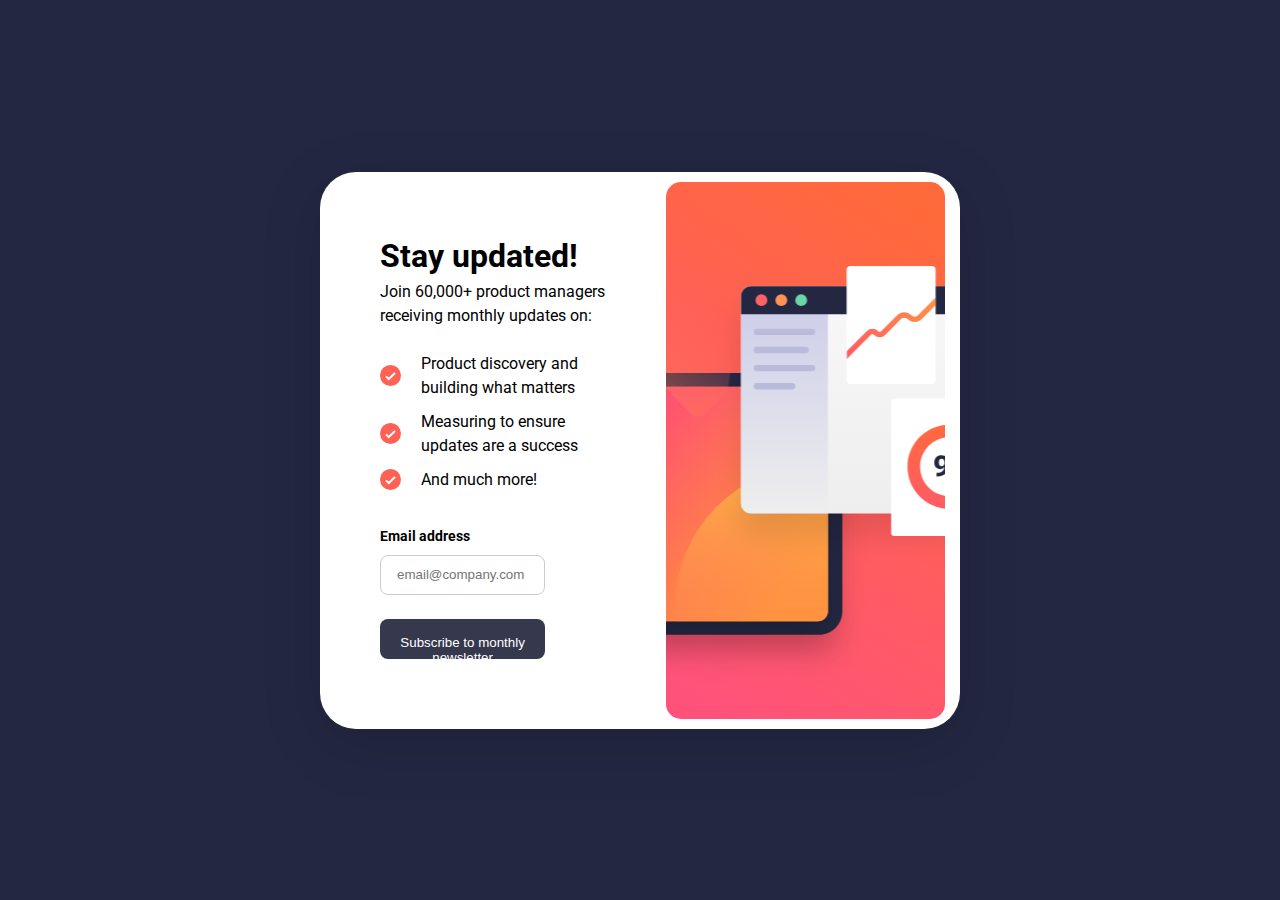
==== index.html @ d51b7cee "changed home.html to index.html" ====
<!DOCTYPE html>
<html lang="en">
<head>
    <meta charset="UTF-8">
    <meta name="viewport" content="width=device-width, initial-scale=1.0">
    <title>Newsletter Signup</title>
    <link rel="stylesheet" href="styles.css">
    <link rel="preconnect" href="https://fonts.googleapis.com">
    <link rel="preconnect" href="https://fonts.gstatic.com" crossorigin>
    <link href="https://fonts.googleapis.com/css2?family=Roboto:wght@400;700&display=swap" rel="stylesheet">
</head>
    <main class="container">
        <div class="signup-card">
            <div class="signup-content">
                <h1>Stay updated!</h1>
                <p>Join 60,000+ product managers receiving monthly updates on:</p>
                <ul class="benefits-list">
                    <li><img src="icon-list.svg" alt=""><span>Product discovery and building what matters</span></li>
                    <li><img src="icon-list.svg" alt=""><span>Measuring to ensure updates are a success</span></li>
                    <li> <img src="icon-list.svg" alt=""><span>And much more!</span></li>
                </ul>

                <form id="signup-form" novalidate>
                    <div class="form-group">
                        <label for="email">Email address</label>
                        <input 
                            type="email" 
                            id="email" 
                            name="email" 
                            placeholder="email@company.com" 
                            required
                        >
                        <span class="error-message" id="email-error"></span>
                    </div>
                    <button type="submit" class="submit-btn">
                        Subscribe to monthly newsletter
                    </button>
                   
                </form>
             
            </div>
            <div class="signup-image">
                
            </div>

        <div class="success-modal" id="success-modal">
            <div class="success-content">
                <img src="icon-success.svg" alt="Success" class="success-icon">
                <h2 class="rafia" >Thanks for subscribing!</h2>
                <p>A confirmation email has been sent to <span id="confirmation-email"></span>. 
                Please open it and click the button inside to confirm your subscription.</p>
                <button class="dismiss-btn" id="dismiss-btn">Dismiss message</button>
            </div>
        </div>

      
    </main>

    <script src="script.js"></script>
</body>
</html>
---- styles.css ----
:root {
    /* Color Variables */
    --primary-dark-grey: #242742;
    --primary-charcoal: #36384E;
    --primary-white: #FFFFFF;
    --accent-tomato: #FF6257;
    --accent-gradient: linear-gradient(225deg, #FF6A42 0%, #FF527B 100%);
}


.dismiss-btn:hover {
    background: var(--accent-gradient);
}

* {
    margin: 0;
    padding: 0;
    box-sizing: border-box;
}

body {
    font-family: "Roboto", sans-serif;
    font-weight: 700;
    background-color: var(--primary-dark-grey);
    display: flex;
    justify-content: center;
    align-items: center;
    min-height: 100vh;
    line-height: 1.5;
}

ul{
    font-size: 16px;
    font-weight: 400;
}
p{
    font-size: 16px;
    font-weight: 400;

}

.container {
    max-width: 928px;
    width: 50%;
    
}

.signup-card {
    display: flex;
    background-color: var(--primary-white);
    border-radius: 36px;
    width: 100%;
    overflow: hidden;
    box-shadow: 0 15px 60px rgba(0, 0, 0, 0.15);
    height: 100%;
    padding: 10px;
}

.signup-content {
    flex: 1;
    width: 55%;
    box-sizing: border-box;
    display: flex;
    flex-direction: column;
    justify-content: center;
    padding: 50px;
    border-radius: 15px; 

}

.signup-image {
    width: 45%;
    background-image: url('illustration-sign-up-desktop.svg');
    background-size: cover;
    background-position: center;
    padding: 30px;
    border-radius: 15px;
    background-repeat: no-repeat;
    margin-right: 5px;
   
}

.benefits-list {
    list-style-type: none;
    margin: 1.5rem 0;
}

.benefits-list li {
    position: relative;
    display: flex;
    align-items: center;
    margin-bottom: 10px;
}

.benefits-list li span {
    margin-left: 20px;
   

}





.form-group {
    margin-bottom: 1.5rem;
}

label {
    display: block;
    font-weight: bold;
    margin-bottom: 0.5rem;
    font-size: 0.875rem;
}

input {
    width: 70%;
    padding: 1rem;
    border: 1px solid #ccc;
    border-radius: 8px;
    outline: none;
    transition: all 0.3s ease;
    height: 40px;
}

input:focus {
    border-color: var(--accent-tomato);
    box-shadow: 0 0 0 4px rgba(255, 98, 87, 0.2);
}

input.error {
    border-color: var(--accent-tomato);
    background-color: rgba(255, 98, 87, 0.1);
}

.error-message {
    color: var(--accent-tomato);
    font-size: 0.75rem;
    margin-top: 0.5rem;
    display: block;
}

.submit-btn {
    width: 70%;
    background: var(--primary-charcoal);
    color: var(--primary-white);
    border: none;
    padding: 1rem;
    border-radius: 8px;
    cursor: pointer;
    transition: background 0.3s ease;
    height: 40px;
}

.submit-btn:hover {
    background: var(--accent-gradient);
}

.success-modal {
    display: none;
    position: fixed;
    top: 0;
    left: 0;
    width: 100%;
    height: 100%;
    background-color: var(--primary-dark-grey);
    z-index: 1000;
    justify-content: center;
    align-items: center;
}

.rafia{
    font-size: 56px;
    line-height: normal;
    text-align: start;
}

.success-content {
    background-color: var(--primary-white);
    max-width: 504px;
    padding: 3.5rem;
    border-radius: 36px;
    text-align: start;
    align-items: center;
}

.success-icon {
    margin-bottom: 2rem;
}

.dismiss-btn {
   
    margin-top: 2rem;
    width: 93%;
    background: var(--primary-charcoal);
    color: var(--primary-white);
    border: none;
    padding: 1rem;
    border-radius: 8px;
    cursor: pointer;
    transition: background 0.3s ease;
}

/* Responsive Design */
@media screen and (max-width: 375px) {
    .signup-image{
        background-image: url('illustration-sign-up-mobile.svg')
    }
    .signup-card {
        display: flex;
        height: 80%;
     
        /* flex-direction: column; */
    }

    .signup-content {
        width: 50%;
        background-color: #242742;
        height: 100%;
    }

    .success-content {
        /* margin: 1rem;
        padding: 2rem;
        width: calc(100% - 2rem); */
        width: 50%;
        height: 50%;
        background-color: #FF527B;
    }  
    
}
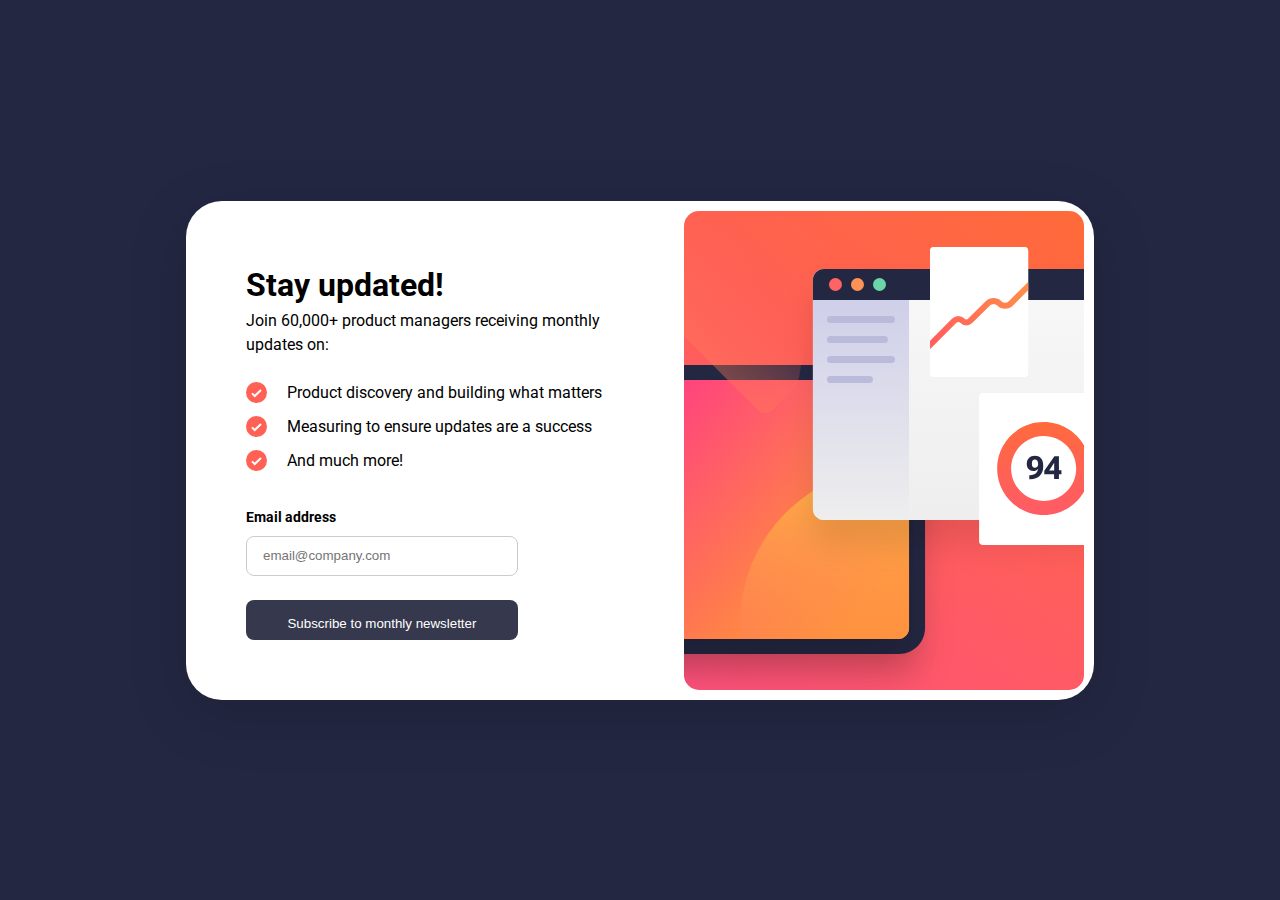
==== commit 97444dff: "made changes in the html and css files" ====
--- a/index.html
+++ b/index.html
@@ -9,6 +9,7 @@
     <link rel="preconnect" href="https://fonts.gstatic.com" crossorigin>
     <link href="https://fonts.googleapis.com/css2?family=Roboto:wght@400;700&display=swap" rel="stylesheet">
 </head>
+<body>
     <main class="container">
         <div class="signup-card">
             <div class="signup-content">
@@ -19,15 +20,14 @@
                     <li><img src="icon-list.svg" alt=""><span>Measuring to ensure updates are a success</span></li>
                     <li> <img src="icon-list.svg" alt=""><span>And much more!</span></li>
                 </ul>
-
                 <form id="signup-form" novalidate>
                     <div class="form-group">
                         <label for="email">Email address</label>
-                        <input 
-                            type="email" 
-                            id="email" 
-                            name="email" 
-                            placeholder="email@company.com" 
+                        <input
+                            type="email"
+                            id="email"
+                            name="email"
+                            placeholder="email@company.com"
                             required
                         >
                         <span class="error-message" id="email-error"></span>
@@ -35,27 +35,20 @@
                     <button type="submit" class="submit-btn">
                         Subscribe to monthly newsletter
                     </button>
-                   
                 </form>
-             
             </div>
-            <div class="signup-image">
-                
-            </div>
-
+            <div class="signup-image"></div>
+        </div>
         <div class="success-modal" id="success-modal">
             <div class="success-content">
                 <img src="icon-success.svg" alt="Success" class="success-icon">
-                <h2 class="rafia" >Thanks for subscribing!</h2>
-                <p>A confirmation email has been sent to <span id="confirmation-email"></span>. 
+                <h2 class="rafia">Thanks for subscribing!</h2>
+                <p>A confirmation email has been sent to <span id="confirmation-email"></span>.
                 Please open it and click the button inside to confirm your subscription.</p>
                 <button class="dismiss-btn" id="dismiss-btn">Dismiss message</button>
             </div>
         </div>
-
-      
     </main>
-
     <script src="script.js"></script>
 </body>
 </html>--- a/styles.css
+++ b/styles.css
@@ -6,18 +6,11 @@
     --accent-tomato: #FF6257;
     --accent-gradient: linear-gradient(225deg, #FF6A42 0%, #FF527B 100%);
 }
-
-
-.dismiss-btn:hover {
-    background: var(--accent-gradient);
-}
-
 * {
     margin: 0;
     padding: 0;
     box-sizing: border-box;
 }
-
 body {
     font-family: "Roboto", sans-serif;
     font-weight: 700;
@@ -28,23 +21,20 @@
     min-height: 100vh;
     line-height: 1.5;
 }
-
-ul{
+ul {
     font-size: 16px;
     font-weight: 400;
 }
-p{
+p {
     font-size: 16px;
     font-weight: 400;
-
-}
-
+}
 .container {
     max-width: 928px;
-    width: 50%;
-    
-}
-
+    width: 100%;
+    padding: 10px;
+    box-sizing: border-box;
+}
 .signup-card {
     display: flex;
     background-color: var(--primary-white);
@@ -52,22 +42,17 @@
     width: 100%;
     overflow: hidden;
     box-shadow: 0 15px 60px rgba(0, 0, 0, 0.15);
-    height: 100%;
     padding: 10px;
 }
-
 .signup-content {
     flex: 1;
     width: 55%;
-    box-sizing: border-box;
     display: flex;
     flex-direction: column;
     justify-content: center;
     padding: 50px;
-    border-radius: 15px; 
-
-}
-
+    border-radius: 15px;
+}
 .signup-image {
     width: 45%;
     background-image: url('illustration-sign-up-desktop.svg');
@@ -76,43 +61,29 @@
     padding: 30px;
     border-radius: 15px;
     background-repeat: no-repeat;
-    margin-right: 5px;
-   
-}
-
+}
 .benefits-list {
     list-style-type: none;
     margin: 1.5rem 0;
 }
-
 .benefits-list li {
     position: relative;
     display: flex;
     align-items: center;
     margin-bottom: 10px;
 }
-
 .benefits-list li span {
     margin-left: 20px;
-   
-
-}
-
-
-
-
-
+}
 .form-group {
     margin-bottom: 1.5rem;
 }
-
 label {
     display: block;
     font-weight: bold;
     margin-bottom: 0.5rem;
     font-size: 0.875rem;
 }
-
 input {
     width: 70%;
     padding: 1rem;
@@ -122,24 +93,20 @@
     transition: all 0.3s ease;
     height: 40px;
 }
-
 input:focus {
     border-color: var(--accent-tomato);
     box-shadow: 0 0 0 4px rgba(255, 98, 87, 0.2);
 }
-
 input.error {
     border-color: var(--accent-tomato);
     background-color: rgba(255, 98, 87, 0.1);
 }
-
 .error-message {
     color: var(--accent-tomato);
     font-size: 0.75rem;
     margin-top: 0.5rem;
     display: block;
 }
-
 .submit-btn {
     width: 70%;
     background: var(--primary-charcoal);
@@ -151,11 +118,9 @@
     transition: background 0.3s ease;
     height: 40px;
 }
-
 .submit-btn:hover {
     background: var(--accent-gradient);
 }
-
 .success-modal {
     display: none;
     position: fixed;
@@ -168,13 +133,11 @@
     justify-content: center;
     align-items: center;
 }
-
-.rafia{
+.rafia {
     font-size: 56px;
     line-height: normal;
     text-align: start;
 }
-
 .success-content {
     background-color: var(--primary-white);
     max-width: 504px;
@@ -183,13 +146,10 @@
     text-align: start;
     align-items: center;
 }
-
 .success-icon {
     margin-bottom: 2rem;
 }
-
 .dismiss-btn {
-   
     margin-top: 2rem;
     width: 93%;
     background: var(--primary-charcoal);
@@ -200,32 +160,67 @@
     cursor: pointer;
     transition: background 0.3s ease;
 }
-
 /* Responsive Design */
+@media screen and (max-width: 1024px) {
+    .signup-card {
+        flex-direction: column;
+        padding: 20px;
+    }
+    .signup-content {
+        width: 100%;
+        padding: 20px;
+    }
+    .signup-image {
+        width: 100%;
+        height: 250px;
+        background-image: url('illustration-sign-up-mobile.svg');
+        background-position: center;
+    }
+}
+@media screen and (max-width: 768px) {
+    .signup-content {
+        padding: 20px;
+    }
+    .signup-image {
+        background-size: cover;
+        height: 200px;
+    }
+    .container {
+        width: 90%;
+    }
+    .submit-btn {
+        width: 80%;
+    }
+    .benefits-list li {
+        font-size: 14px;
+    }
+    .rafia {
+        font-size: 40px;
+    }
+}
 @media screen and (max-width: 375px) {
-    .signup-image{
-        background-image: url('illustration-sign-up-mobile.svg')
+    .signup-image {
+        background-image: url('illustration-sign-up-mobile.svg');
+        height: 200px;
     }
     .signup-card {
-        display: flex;
-        height: 80%;
-     
-        /* flex-direction: column; */
-    }
-
+        flex-direction: column;
+        height: auto;
+    }
     .signup-content {
-        width: 50%;
-        background-color: #242742;
-        height: 100%;
-    }
-
+        width: 100%;
+        padding: 20px;
+    }
+    .submit-btn {
+        width: 90%;
+    }
     .success-content {
-        /* margin: 1rem;
+        width: 80%;
+        height: auto;
+        background-color: #FF527B;
         padding: 2rem;
-        width: calc(100% - 2rem); */
-        width: 50%;
-        height: 50%;
-        background-color: #FF527B;
-    }  
-    
+    }
+    .rafia {
+        font-size: 30px;
+    }
 }